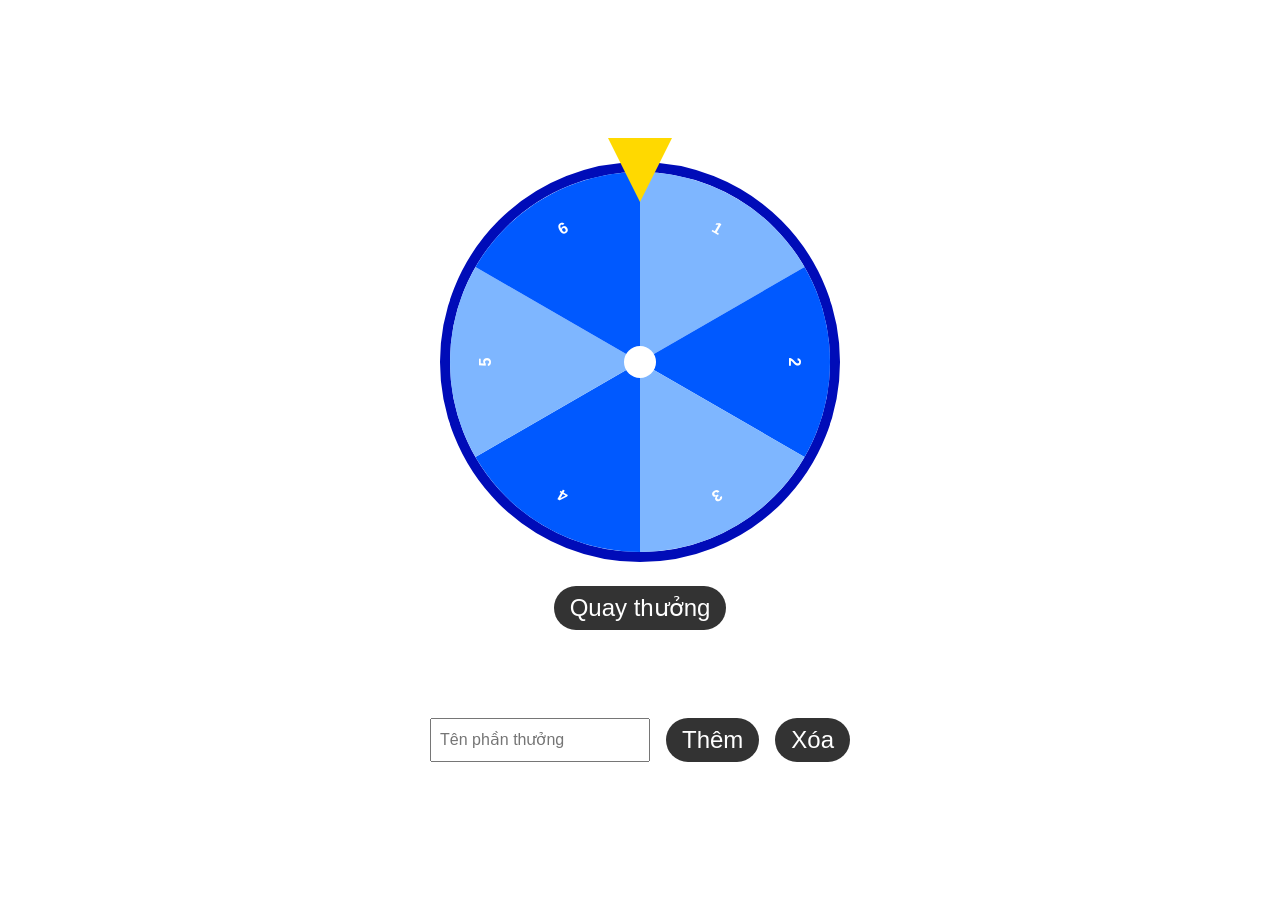
==== index.html @ ca76d664 "Upload wheel spin" ====
<!DOCTYPE html>
<html lang="en">
<head>
    <meta charset="UTF-8" />
    <meta http-equiv="X-UA-Compatible" content="IE=edge" />
    <meta name="viewport" content="width=device-width, initial-scale=1.0" />
    <title>Document</title>
    <link rel="stylesheet" href="./style.css" />
</head>
<body>
    <main>
        <section class="main">
            <span>
                <ul class="wheel"></ul>
            </span>
            <button class="btn--wheel">Quay thưởng</button>
        </section>
        <h1 class="msg"></h1>
        <section class="controls">
            <input type="text" id="giftName" placeholder="Tên phần thưởng" />
            <button id="addGift">Thêm</button>
            <button id="removeGift">Xóa</button>
        </section>
    </main>
    <script src="./main.js"></script>
</body>
</html>
---- style.css ----
:root {
	--size-wheel: 25rem;
}

html {
	box-sizing: border-box;
	height: 100%;
	overflow: hidden;
}

body {
	height: 100%;
	display: flex;
	justify-content: center;
	align-items: center;
}

* {
	margin: 0;
	padding: 0;
	box-sizing: border-box;
}

.msg {
	min-height: 4rem;
	font-family: Arial, Helvetica, sans-serif;
	margin-top: 0.5rem;
	text-transform: capitalize;
}

ul {
	position: relative;
	padding: 0;
	margin: 1rem 0;
	width: var(--size-wheel);
	height: var(--size-wheel);
	border: 10px solid rgb(0, 12, 184);
	border-radius: 50%;
	list-style: none;
	overflow: hidden;
	transition: cubic-bezier(0.075, 0.8, 0.2, 1) 7s;
}

span {
	display: inline-block;
	position: relative;
	padding: 0.5rem;
}

span::before {
	content: '';
	position: absolute;
	top: 0rem;
	left: 50%;
	border-left: 2rem solid transparent;
	border-right: 2rem solid transparent;
	border-top: 4rem solid rgb(255, 217, 0);
	z-index: 2;
	transform: translateX(-50%);
	animation: arrow ease-out 0.6s infinite;
}

@keyframes arrow {
	0% {
		top: -2rem;
	}
	80% {
		top: 0;
	}
	100% {
		top: -1.5rem;
	}
}

span::after {
	content: '';
	width: 2rem;
	height: 2rem;
	position: absolute;
	top: 50%;
	left: 50%;
	transform: translate(-50%, -50%);
	background-color: rgb(255, 255, 255);
	border-radius: 50%;
}

li {
	overflow: hidden;
	position: absolute;
	top: 0;
	right: 0;
	width: 50%;
	height: 50%;
	transform-origin: 0% 100%;
}

.text {
	font-family: Arial, Helvetica, sans-serif;
	position: absolute;
	left: -100%;
	width: 200%;
	height: 200%;
	display: block;
	text-align: center;
	padding-top: 1.7rem;
	font-weight: 600;
	color: #fff;
}

.text > b {
	display: inline-block;
	word-break: break-word;
	max-width: 20%;
}

.text-1 {
	background-color: rgb(126, 182, 255);
}

.text-2 {
	background-color: rgb(0, 89, 255);
}

.main {
	display: flex;
	align-items: center;
	justify-content: center;
	flex-direction: column;
}

button {
	display: inline-block;
	text-align: center;
	border: 0;
	background-color: #333;
	color: #fff;
	font-size: 1.5rem;
	border-radius: 4rem;
	padding: 0.5rem 1.5rem;
	width: auto;
	cursor: pointer;
	outline: none;
}

button:hover {
	opacity: 0.8;
}
.controls {
    margin-top: 1rem;
    display: flex;
    gap: 1rem;
}

input {
    padding: 0.5rem;
    font-size: 1rem;
}

button {
    padding: 0.5rem 1rem;
}
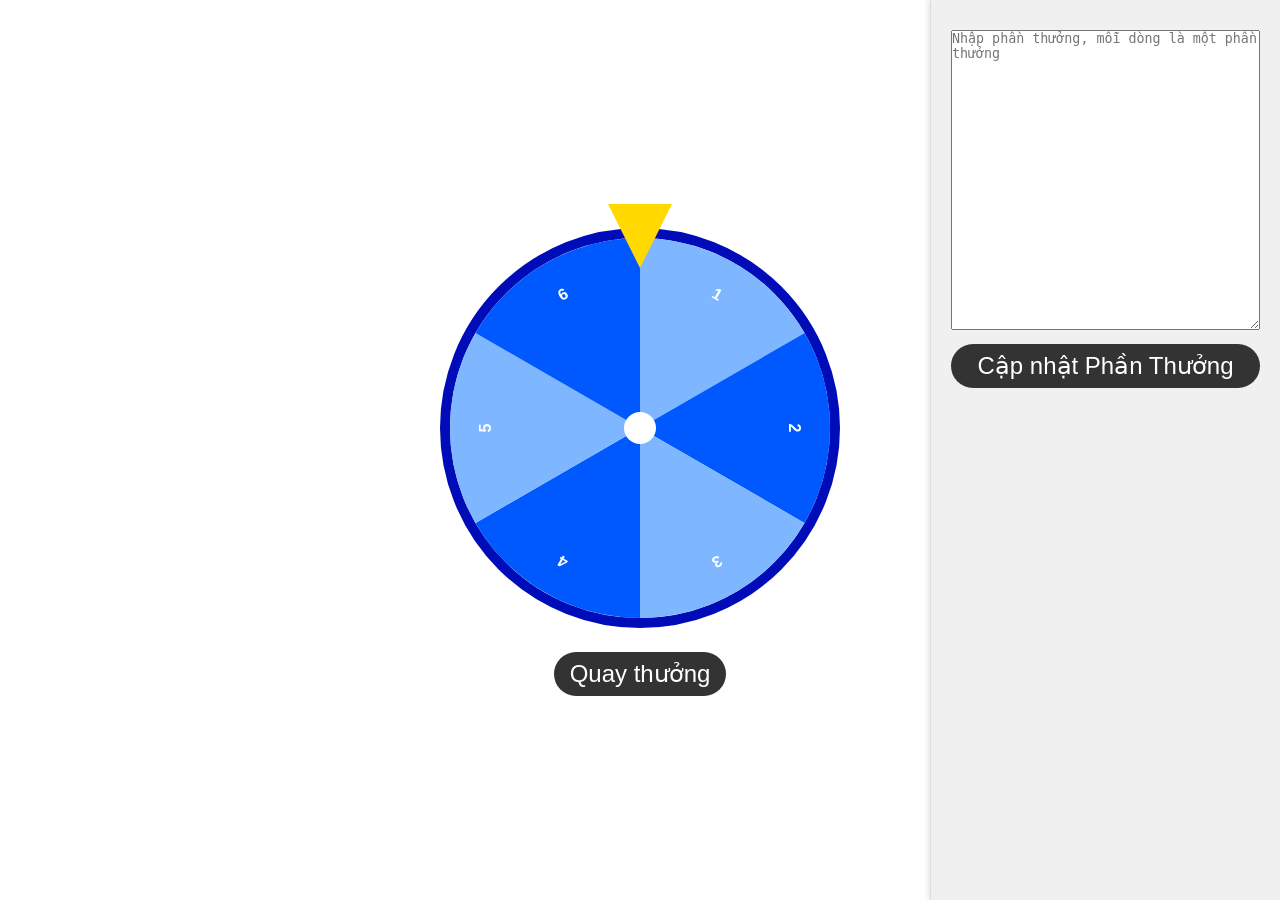
==== commit c64cc8b6: "Update nav winner" ====
--- a/index.html
+++ b/index.html
@@ -1,5 +1,6 @@
 <!DOCTYPE html>
 <html lang="en">
+
 <head>
     <meta charset="UTF-8" />
     <meta http-equiv="X-UA-Compatible" content="IE=edge" />
@@ -7,6 +8,7 @@
     <title>Document</title>
     <link rel="stylesheet" href="./style.css" />
 </head>
+
 <body>
     <main>
         <section class="main">
@@ -15,13 +17,24 @@
             </span>
             <button class="btn--wheel">Quay thưởng</button>
         </section>
-        <h1 class="msg"></h1>
-        <section class="controls">
-            <input type="text" id="giftName" placeholder="Tên phần thưởng" />
+        <nav class="controls">
+            <textarea id="giftTextarea" rows="4" cols="30"
+                placeholder="Nhập phần thưởng, mỗi dòng là một phần thưởng"></textarea>
+            <button id="updateGifts">Cập nhật Phần Thưởng</button>
+            <!-- <input type="text" id="giftName" placeholder="Tên phần thưởng" />
             <button id="addGift">Thêm</button>
-            <button id="removeGift">Xóa</button>
-        </section>
+            <button id="removeGift">Xóa</button> -->
+        </nav>
+
+        <!-- Modal popup hiển thị người thắng -->
+        <div id="winnerModal" class="modal">
+            <div class="modal-content">
+                <h2>Chúc mừng!</h2>
+                <p id="winnerMessage"></p>
+            </div>
+        </div>
     </main>
     <script src="./main.js"></script>
 </body>
-</html>
+
+</html>
--- a/style.css
+++ b/style.css
@@ -146,9 +146,24 @@
 	opacity: 0.8;
 }
 .controls {
-    margin-top: 1rem;
-    display: flex;
-    gap: 1rem;
+	position: fixed;
+    bottom: 0;
+    top: 0;
+    right: 0;
+    width: 350px;
+    padding: 20px;
+    background-color: #f0f0f0;
+    box-shadow: -2px 0 5px rgba(0, 0, 0, 0.1);
+    border-left: 1px solid #ddd;
+}
+
+.controls textarea, .controls button {
+    width: 100%;
+    margin-top: 10px;
+}
+
+.controls textarea {
+	height: 300px;
 }
 
 input {
@@ -160,3 +175,25 @@
     padding: 0.5rem 1rem;
 }
 
+.modal {
+    display: none;
+    position: fixed;
+    z-index: 1000;
+    left: 0;
+    top: 0;
+    width: 100%;
+    height: 100%;
+    background-color: rgba(0, 0, 0, 0.5); /* Màn che tối */
+    display: flex;
+    align-items: center;
+    justify-content: center;
+}
+
+.modal-content {
+    background-color: #fff;
+    padding: 20px;
+    border-radius: 8px;
+    text-align: center;
+    width: 300px;
+    box-shadow: 0 4px 8px rgba(0, 0, 0, 0.2);
+}
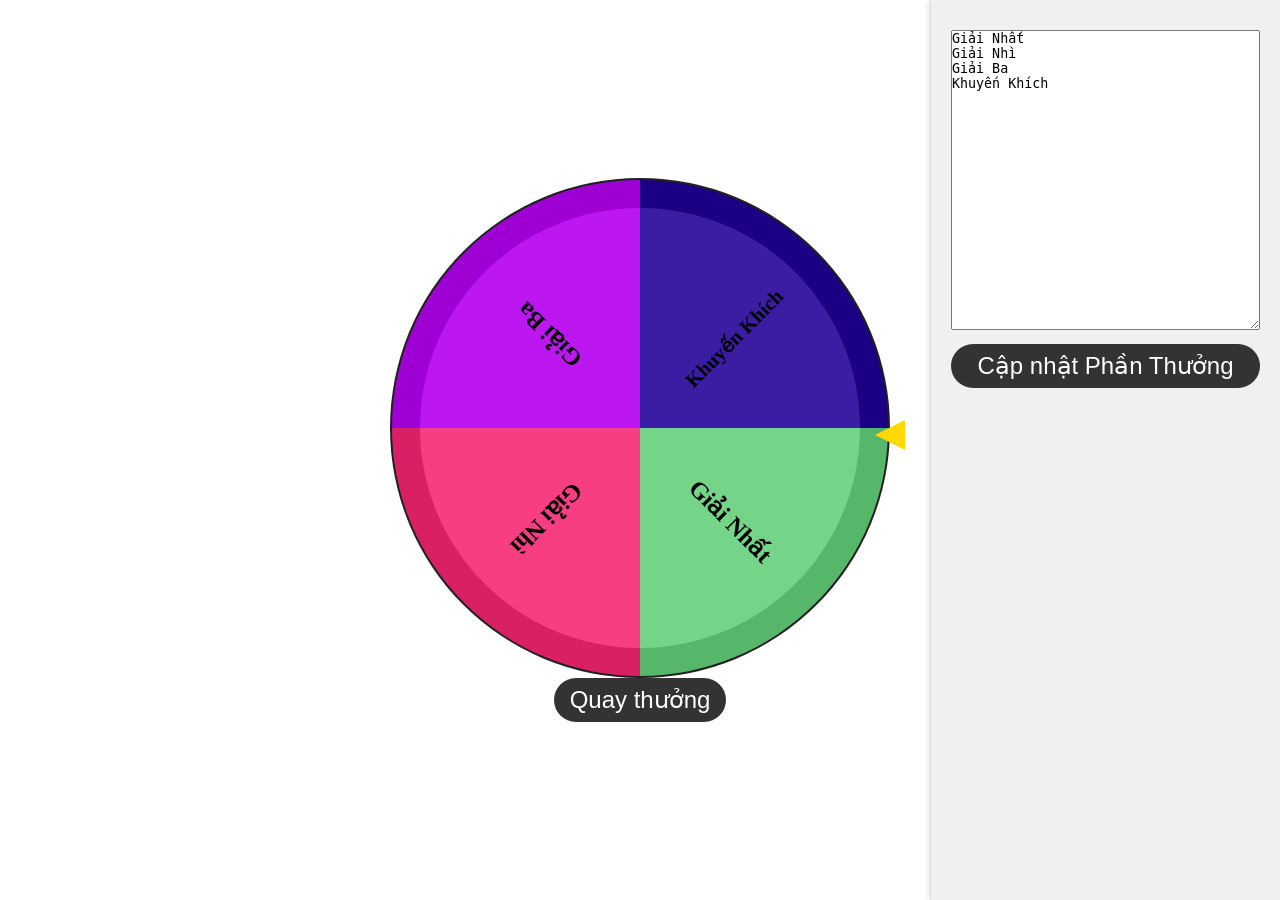
==== commit 8a8afab0: "Update logic code ul li to canvas" ====
--- a/index.html
+++ b/index.html
@@ -5,36 +5,38 @@
     <meta charset="UTF-8" />
     <meta http-equiv="X-UA-Compatible" content="IE=edge" />
     <meta name="viewport" content="width=device-width, initial-scale=1.0" />
-    <title>Document</title>
+    <title>Spin Wheel</title>
     <link rel="stylesheet" href="./style.css" />
 </head>
 
 <body>
     <main>
         <section class="main">
-            <span>
-                <ul class="wheel"></ul>
-            </span>
-            <button class="btn--wheel">Quay thưởng</button>
+            <div class="triangle"></div>
+            <canvas id="canvas" width="500" height="500"></canvas>
+            <button class="btn--wheel" onclick="spin()">Quay thưởng</button>
         </section>
         <nav class="controls">
-            <textarea id="giftTextarea" rows="4" cols="30"
-                placeholder="Nhập phần thưởng, mỗi dòng là một phần thưởng"></textarea>
-            <button id="updateGifts">Cập nhật Phần Thưởng</button>
-            <!-- <input type="text" id="giftName" placeholder="Tên phần thưởng" />
-            <button id="addGift">Thêm</button>
-            <button id="removeGift">Xóa</button> -->
+            <textarea id="giftTextarea" rows="4" cols="30" placeholder="Nhập phần thưởng, mỗi dòng là một phần thưởng">Giải Nhất
+Giải Nhì
+Giải Ba
+Khuyến Khích</textarea>
+            <button id="updateGifts" onclick="createWheel()">Cập nhật Phần Thưởng</button>
         </nav>
 
         <!-- Modal popup hiển thị người thắng -->
-        <div id="winnerModal" class="modal">
+        <div id="winnerModal" class="modal" style="display:none;">
             <div class="modal-content">
                 <h2>Chúc mừng!</h2>
                 <p id="winnerMessage"></p>
+                <div class="modal-buttons">
+                    <button id="deletePrize" onclick="deletePrize()">Xóa Phần Thưởng</button>
+                    <button id="closeModal" onclick="closeModal()">Hủy</button>
+                </div>
             </div>
         </div>
     </main>
-    <script src="./main.js"></script>
 </body>
+<script src="main.js"></script>
 
 </html>
--- a/style.css
+++ b/style.css
@@ -94,6 +94,19 @@
 	transform-origin: 0% 100%;
 }
 
+.triangle {
+    position: absolute;
+	right: -3%;
+    bottom: 50%;
+    transform: rotate(270deg);
+    margin-left: -15px; /* Half the width of the triangle to center it */
+    border-left: 15px solid transparent;
+    border-right: 15px solid transparent;
+    border-bottom: 30px solid rgb(255, 217, 0); /* Triangle color */
+    z-index: 10; /* Ensure it’s above the canvas */
+}
+
+
 .text {
 	font-family: Arial, Helvetica, sans-serif;
 	position: absolute;
@@ -126,6 +139,7 @@
 	align-items: center;
 	justify-content: center;
 	flex-direction: column;
+	position: relative;
 }
 
 button {
@@ -194,6 +208,25 @@
     padding: 20px;
     border-radius: 8px;
     text-align: center;
-    width: 300px;
+    width: 500px;
+	height: 230px;
     box-shadow: 0 4px 8px rgba(0, 0, 0, 0.2);
 }
+
+.modal-content p {
+	font-size: 25px;
+    margin-top: 35px;
+    color: red;
+}
+
+.modal-buttons {
+    display: flex;
+    justify-content: space-around;
+    margin-top: 40px;
+}
+
+.modal-buttons button {
+	padding: 14px 26px;
+    font-size: 14px;
+    cursor: pointer;
+}
